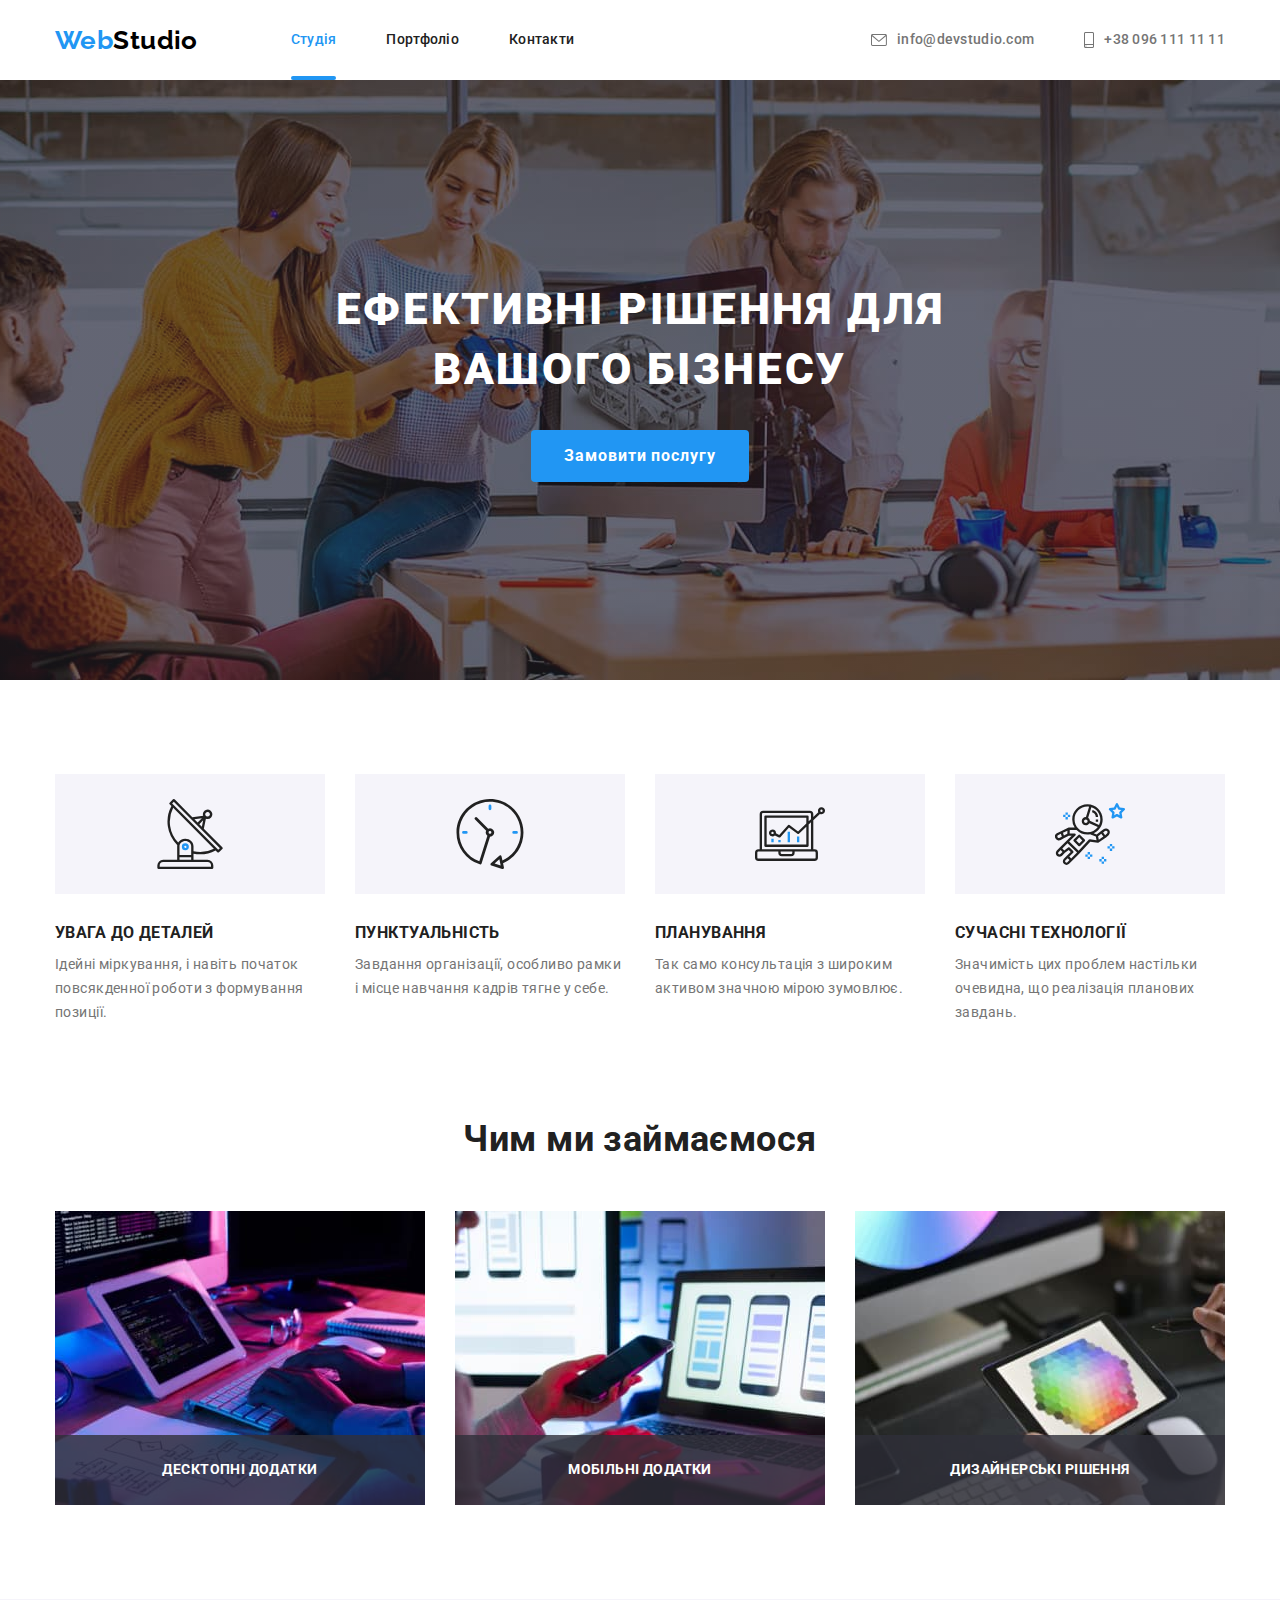
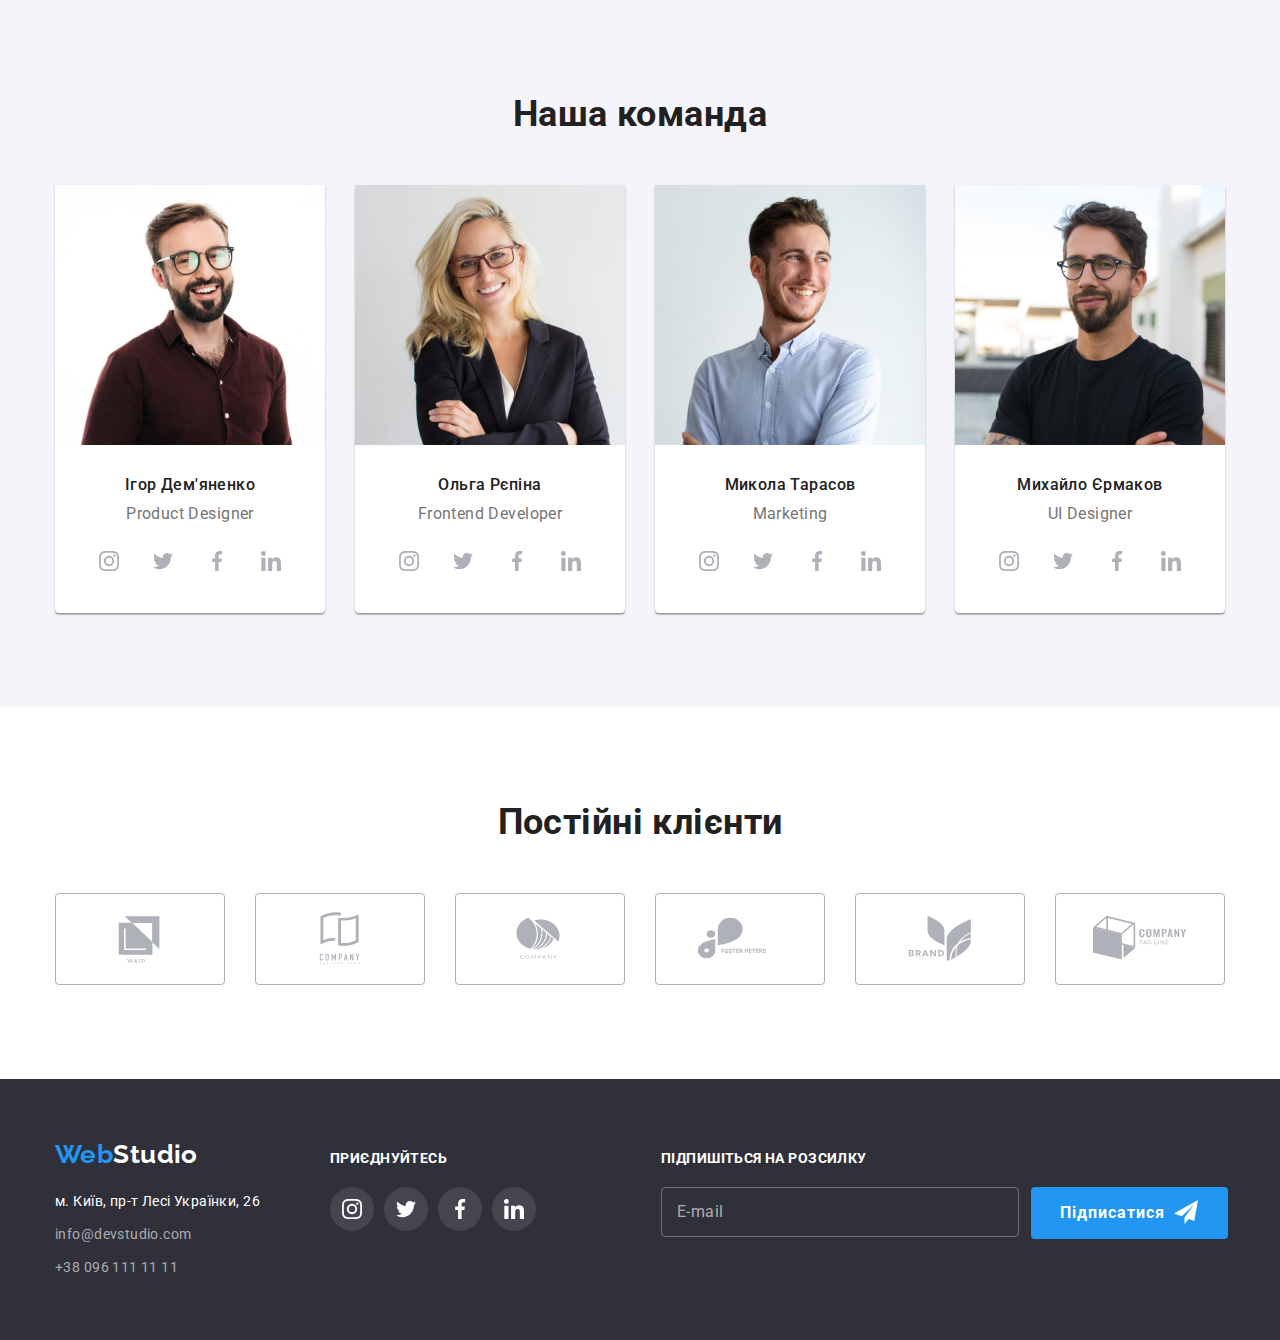
==== index.html @ 82e6f2f5 "сделана форма футера и форма модального окна" ====
<!DOCTYPE html>
<html lang="uk">

<head>
    <meta charset="UTF-8">
    <meta http-equiv="X-UA-Compatible" content="IE=edge">
    <meta name="viewport" content="width=device-width, initial-scale=1.0">
    <link href="https://fonts.googleapis.com/css2?family=Raleway:wght@700&family=Roboto:wght@400;500;700;900&display=swap"
        rel="stylesheet">
    <title>Web-студія</title>
    <link
      rel="stylesheet"
      href="https://cdnjs.cloudflare.com/ajax/libs/modern-normalize/0.6.0/modern-normalize.min.css">
    <link rel="stylesheet" href="./css/styles.css">
</head>

<body>
    <!-- Шапка сайта -->
    <header>
	<div class="container main-nav">
        <nav class="main-nav">
            <a href="./index.html" class="logo"><span class="logo-web">Web</span>Studio</a>

            <ul class="site-nav list">
                <li class="item"><a href="" class="link current">Студія</a></li>
                <li class="item"><a href="./portfolio.html" class="link">Портфоліо</a></li>
                <li class="item"><a href="" class="link">Контакти</a></li>
            </ul>
        </nav>

        <ul class="site-nav list item-mail">
            <li class="item">
            <a href="mailto:info@devstudio.com" class="site-nav-mail-tel">
                <svg class="mail-tel-svg" width="16" height="12">
                <use href="./images/icons.svg#icon-envelope1"></use>
            </svg>info@devstudio.com</a></li>
            <li class="item"><a href="tel:+380961111111" class="site-nav-mail-tel">
                <svg class="mail-tel-svg tell" width="10" height="16">
        <use href="./images/icons.svg#icon-smartphone1"></use></svg>
        +38 096 111 11 11</a></li>
        </ul>
     </div>
    </header>

    <main>
        <!-- Герой -->
        <section class="hero section overlay">
            <div class="container heroo">
             <h1 class="hero-title">Ефективні рішення для вашого бізнесу</h1>
             <button data-modal-open type="button" class="hero-button">Замовити послугу</button>
            </div>
        </section>

        <!-- Преимущества -->
        <section class="top section">
        <div class="container">
            <h2 class="hidden-title">Переваги</h2>

            <ul class="top-poz list">
                <li class="top-item">
		<div class="top-svg"><svg width="70" height="70"><use href="./images/icons.svg#icon-antenna"></use></svg></div>
                    <h3 class="top-title">Увага до деталей</h3>
                    <p class="top-text">
                        Ідейні міркування, і навіть початок повсякденної роботи з формування позиції.
                    </p>
                </li>
                <li class="top-item">
                    <div class="top-svg"><svg width="70" height="70">
                            <use href="./images/icons.svg#icon-clock"></use>
                        </svg></div>
                    <h3 class="top-title">Пунктуальність</h3>
                    <p class="top-text">
                        Завдання організації, особливо рамки і місце навчання кадрів тягне у себе.
                    </p>
                </li>
                <li class="top-item">
                    <div class="top-svg"><svg width="70" height="70">
                            <use href="./images/icons.svg#icon-diagram"></use>
                        </svg></div>
                    <h3 class="top-title">Планування</h3>
                    <p class="top-text">
                        Так само консультація з широким активом значною мірою зумовлює.
                    </p>
                </li>
                <li class="top-item">
                    <div class="top-svg"><svg width="70" height="70">
                            <use href="./images/icons.svg#icon-astronaut"></use>
                        </svg></div>
                    <h3 class="top-title">Сучасні технології</h3>
                    <p class="top-text">
                        Значимість цих проблем настільки очевидна, що реалізація планових завдань.
                    </p>
                </li>
            </ul>
           </div>
        </section>

        <!-- Чем мы занимаемся -->
        <section class="top-what section">
        <div class="container">
            <h2 class="section-title">Чим ми займаємося</h2>

            <ul class="photo-list list">
                <li class="photo-p">
                    <img src="./images/box1.jpg" alt="Набір коду за блок-схемою" width="370" height="294">
                        <p class="photo-descr-text">Десктопні додатки</p>
                </li>
                <li class="photo-p">
                    <img src="./images/box2.jpg" alt="Розробка мобільного додатку" width="370" height="294">
                    <p class="photo-descr-text">Мобільні додатки</p>
                </li>
                <li class="photo-p">
                    <img src="./images/box3.jpg" alt="Кольоровий спектр на планшеті" width="370" height="294">
                    <p class="photo-descr-text">Дизайнерські рішення</p>
                </li>
            </ul>
        </div>
        </section>

        <!-- Наша команда -->
        <section class="team-section section">
        <div class="container">
            <h2 class="section-title">Наша команда</h2>

            <ul class="list team">
                <li class="team-item">
                    <img class="section-photo" src="./images/img1.jpg" alt="Ігор Дем'яненко" width="270" height="260">
                    <div class="team-text">
                    <h3 class="section-names">Ігор Дем'яненко</h3>
                    <p lang="en" class="section-spec">Product Designer</p>
                    <ul class="list team-list">
                    <li><a class="team-link" target="_blank" href="https://www.instagram.com"><svg class="team-svg" width="20" height="20">
                        <use href="./images/icons.svg#icon-insta"></use>
                    </svg></a></li>
                    <li><a class="team-link" target="_blank" href="https://www.twitter.com"><svg class="team-svg" width="20" height="20">
                        <use href="./images/icons.svg#icon-twitter"></use>
                    </svg></a></li>
                    <li><a class="team-link" target="_blank" href="https://www.facebook.com"><svg class="team-svg" width="20" height="20">
                        <use href="./images/icons.svg#icon-facebook"></use>
                    </svg></a></li>
                    <li><a class="team-link" target="_blank" href="https://www.linkedin.com"><svg class="team-svg" width="20" height="20">
                        <use href="./images/icons.svg#icon-in"></use>
                    </svg></a></li></ul>
                    </div>
                </li>
                <li class="team-item">
                    <img class="section-photo" src="./images/img2.jpg" alt="Ольга Рєпіна" width="270" height="260">
                    <div class="team-text">
                    <h3 class="section-names">Ольга Рєпіна</h3>
                    <p lang="en" class="section-spec">Frontend Developer</p>
                    <ul class="list team-list">
                        <li><a class="team-link" target="_blank" href="https://www.instagram.com"><svg class="team-svg" width="20"
                                    height="20">
                                    <use href="./images/icons.svg#icon-insta"></use>
                                </svg></a></li>
                        <li><a class="team-link" target="_blank" href="https://www.twitter.com"><svg class="team-svg" width="20"
                                    height="20">
                                    <use href="./images/icons.svg#icon-twitter"></use>
                                </svg></a></li>
                        <li><a class="team-link" target="_blank" href="https://www.facebook.com"><svg class="team-svg" width="20"
                                    height="20">
                                    <use href="./images/icons.svg#icon-facebook"></use>
                                </svg></a></li>
                        <li><a class="team-link" target="_blank" href="https://www.linkedin.com"><svg class="team-svg" width="20"
                                    height="20">
                                    <use href="./images/icons.svg#icon-in"></use>
                                </svg></a></li>
                    </ul>
                    </div>
                </li>
                <li class="team-item">
                    <img class="section-photo" src="./images/img3.jpg" alt="Микола Тарасов" width="270" height="260">
                    <div class="team-text">
                    <h3 class="section-names">Микола Тарасов</h3>
                    <p lang="en" class="section-spec">Marketing</p>
                    <ul class="list team-list">
                        <li><a class="team-link" target="_blank" href="https://www.instagram.com"><svg class="team-svg" width="20"
                                    height="20">
                                    <use href="./images/icons.svg#icon-insta"></use>
                                </svg></a></li>
                        <li><a class="team-link" target="_blank" href="https://www.twitter.com"><svg class="team-svg" width="20"
                                    height="20">
                                    <use href="./images/icons.svg#icon-twitter"></use>
                                </svg></a></li>
                        <li><a class="team-link" target="_blank" href="https://www.facebook.com"><svg class="team-svg" width="20"
                                    height="20">
                                    <use href="./images/icons.svg#icon-facebook"></use>
                                </svg></a></li>
                        <li><a class="team-link" target="_blank" href="https://www.linkedin.com"><svg class="team-svg" width="20"
                                    height="20">
                                    <use href="./images/icons.svg#icon-in"></use>
                                </svg></a></li>
                    </ul>
                    </div>
                </li>
                <li class="team-item">
                    <img class="section-photo" src="./images/img4.jpg" alt="Михайло Єрмаков" width="270" height="260">
                    <div class="team-text">
                    <h3 class="section-names">Михайло Єрмаков</h3>
                    <p lang="en" class="section-spec">UI Designer</p>
                    <ul class="list team-list">
                        <li><a class="team-link" target="_blank" href="https://www.instagram.com"><svg class="team-svg" width="20"
                                    height="20">
                                    <use href="./images/icons.svg#icon-insta"></use>
                                </svg></a></li>
                        <li><a class="team-link" target="_blank" href="https://www.twitter.com"><svg class="team-svg" width="20"
                                    height="20">
                                    <use href="./images/icons.svg#icon-twitter"></use>
                                </svg></a></li>
                        <li><a class="team-link" target="_blank" href="https://www.facebook.com"><svg class="team-svg" width="20"
                                    height="20">
                                    <use href="./images/icons.svg#icon-facebook"></use>
                                </svg></a></li>
                        <li><a class="team-link" target="_blank" href="https://www.linkedin.com"><svg class="team-svg" width="20"
                                    height="20">
                                    <use href="./images/icons.svg#icon-in"></use>
                                </svg></a></li>
                    </ul>
                    </div>
                </li>
            </ul>
        </div>
        </section>

        <!-- Наши клиенты -->
         <section class="clients section">
        <div class="container">
            <h2 class="section-title">Постійні клієнти</h2>
        <ul class="list clients-logos">
        <li class="clients-item"><a href="" class="clients-link" target="_blank"><svg class="clients-svg" width="106" height="60">
                            <use href="./images/icons.svg#icon-logo1"></use>
                        </svg></a></li>
        <li class="clients-item"><a class="clients-link" target="_blank" href=""><svg class="clients-svg" width="106" height="60">
                            <use href="./images/icons.svg#icon-logo2"></use>
                        </svg></a></li>
        <li class="clients-item"><a class="clients-link" target="_blank" href=""><svg class="clients-svg" width="106" height="60">
                            <use href="./images/icons.svg#icon-logo3"></use>
                        </svg></a></li>
        <li class="clients-item"><a class="clients-link" target="_blank" href=""><svg class="clients-svg" width="106" height="60">
                            <use href="./images/icons.svg#icon-logo4"></use>
                        </svg></a></li>
        <li class="clients-item"><a class="clients-link" target="_blank" href=""><svg class="clients-svg" width="106" height="60">
                            <use href="./images/icons.svg#icon-logo5"></use>
                        </svg></a></li>
        <li class="clients-item"><a class="clients-link" target="_blank" href=""><svg class="clients-svg" width="106" height="60">
                            <use href="./images/icons.svg#icon-logo6"></use>
                        </svg></a></li></ul>

        </div>
        </section>
    </main>

    <!-- Футер -->
    <footer class="footer">
    <div class="container footer-poz">
        <div class="footer-join">
        <a href="./index.html" class="logo lp"><span class="logo-web">Web</span><span class="logo-web-foot">Studio</span></a>
            <address>
            <ul class="list">
                <li class="list-item-f"><a href="https://goo.gl/maps/CPtrU1FHBa2aNyZL9" target="_blank" rel="noopener noreferrer nofollow" class="footer-address">
                        м. Київ, пр-т Лесі Українки, 26</a></li>
                <li class="list-item-f"><a href="mailto:info@devstudio.com" class="footer-mail-tel">info@devstudio.com</a></li>
                <li><a href="tel:+380961111111" class="footer-mail-tel">+38 096 111 11 11</a></li>
            </ul>
            </address>
            </div>
            <div class="footer-join">
            <h2 class="footer-title">Приєднуйтесь</h2>
            <ul class="list team-list">
            <li><a class="footer-link" target="_blank" href="https://www.instagram.com"><svg class="footer-svg" width="20" height="20">
                            <use href="./images/icons.svg#icon-insta"></use>
                        </svg></a></li>
                    <li><a class="footer-link" target="_blank" href="https://www.twitter.com"><svg class="footer-svg" width="20" height="20">
                            <use href="./images/icons.svg#icon-twitter"></use>
                        </svg></a></li>
                    <li><a class="footer-link" target="_blank" href="https://www.facebook.com"><svg class="footer-svg" width="20" height="20">
                            <use href="./images/icons.svg#icon-facebook"></use>
                        </svg></a></li>
                    <li><a class="footer-link" target="_blank" href="https://www.linkedin.com"><svg class="footer-svg" width="20" height="20">
                            <use href="./images/icons.svg#icon-in"></use>
                        </svg></a></li></ul>
        </div>
    

    <div class="footer-join footer-form">
    <h2 class="footer-title">Підпишіться на розсилку</h2>
    <form>
    <div class="footer-form-field">
        <label for="mail" class="form-label">E-mail</label>
        <input type="email" class="footer-form-input" name="mail" id="mail" />
        <button type="submit" class="hero-button footer-btn">Підписатися</button>
        <svg class="footer-form-svg" width="24" height="24">
            <use href="./images/icons.svg#icon-send"></use>
        </svg>
        </div>
    </form>
    </div>
    
    </div>
    </footer>

<div class="backdrop is-hidden" data-modal>
<div class="modal">
<button data-modal-close type="button" class="btn-modal"><svg class="btn-svg" width="18" height="18">
    <use href="./images/icons.svg#close"></use>
</svg></button>
<p class="modal-title">Залиште свої дані, ми вам передзвонимо</p>
<form class="modal-form">
    <div class="form-field">
<span class="form-input-title"><label for="name" class="form-label">Ім'я</label></span>
<div class="input-wrap">
<input type="text" class="form-input" name="name" id="name"/>
<svg class="input-icon" width="18" height="18">
    <use href="./images/icons.svg#icon-person"></use>
</svg>
</div>
</div>

<div class="form-field">
    <span class="form-input-title"><label for="tel" class="form-label">Телефон</label></span>
    <div class="input-wrap">
    <input type="tel" class="form-input" name="tel" id="tel"/>
    <svg class="input-icon" width="18" height="18">
        <use href="./images/icons.svg#icon-phone"></use>
    </svg>
    </div>
</div>

<div class="form-field">
    <span class="form-input-title"><label for="mail" class="form-label">Пошта</label></span>
    <div class="input-wrap">
    <input type="email" class="form-input" name="mail" id="mail"/>
    <svg class="input-icon" width="18" height="18">
        <use href="./images/icons.svg#icon-email"></use>
    </svg>
    </div>
</div>

<div class="form-field">
    <span class="form-input-title"><label for="comment" class="form-label">Коментар</label></span>
    <textarea class="form-comment" name="comment" id="comment" placeholder="Введіть текст"></textarea>
</div>

<div class="form-field">
    <input type="checkbox" class="input-check hidden-title" name="privacy" value="true" id="privacy" />
    <label for="privacy" class="check-text">
    Погоджуюся з розсилкою та приймаю &nbsp;<a class="form-href" href="">Умови договору</a></label>
</div>
<button type="submit" class="hero-button modal-btn">Відправити</button>


</form>
</div>
</div>

<script src="./js/modal.js"></script>
</body>

</html>
---- css/styles.css ----
:root {
    --primary-text-color: #757575;
    --title-text-color: #212121;
    --accent-color: #2196f3;
    --primary-white-color: #ffffff;
    --logo-color: #000000;
    --hero-bg-color: #2F303A;
    --section-color: #F5F4FA;
    --header-border: #ececec;
    --image-border: #eeeeee;
    --bg-svg-color: #F5F4FA;
    --link-color: #AFB1B8;
}

li,ul,p,h1,h2,h3,h4,h5,h6{
    margin: 0;
    padding: 0;
}

.list {
    padding: 0;
    margin: 0;
    list-style: none;
}

.section {
    padding-top: 94px;
    padding-bottom: 94px;
}

body {
    background-color: var(--primary-white-color);
    color: var(--primary-text-color);
    font-family: 'Roboto', sans-serif;
    font-size: 14px;
    letter-spacing: 0.03em;
}

.container {
    margin-left: auto;
    margin-right: auto;
    width: 1200px;
    padding-left: 15px;
    padding-right: 15px;
}

.logo {
    color: var(--logo-color);
    text-decoration: none;
    font-family: 'Raleway';
    font-weight: 700;
    font-size: 26px;
    line-height: 1.19;
    padding-top: 24px;
    padding-bottom: 24px;
}

.logo-web {
    color: var(--accent-color);
}

.logo-web-foot {
    color: var(--primary-white-color);
}

/* Site nav */

.site-nav {
    display: flex;
    margin-left: 93px;
}

.site-nav .item:not(:last-child) {
    margin-right: 50px;
}

.main-nav {
    display: flex;
    align-items: center;
    justify-content: space-between;
}

.borderh {
    border-bottom: 1px solid var(--header-border);
}

.link{
    transition: color 250ms cubic-bezier(0.4, 0, 0.2, 1);
}

.site-nav .link {
    display: flex;
    padding-top: 32px;
    padding-bottom: 32px;
    color: var(--title-text-color);
    text-decoration: none;
    font-weight: 500;
    line-height: 1.14;
    letter-spacing: 0.02em;
}

.site-nav .link:hover,
.site-nav .link:focus {
    color: var(--accent-color);
}

.site-nav .link.current {
    color: var(--accent-color);
}

.site-nav-mail-tel {
    display: flex;
    align-items: center;
    text-decoration: none;
    font-weight: 500;
    line-height: 1.14;
    letter-spacing: 0.02em;
    color: var(--primary-text-color);
    padding-top: 32px;
    padding-bottom: 32px;
    transition: color 250ms cubic-bezier(0.4, 0, 0.2, 1);
}

.current {
    position: relative;
}

.current::after {
    content: "";
    display: block;
    width: 100%;
    height: 4px;
    border-radius: 2px;
    position: absolute;
    bottom: 0;
    left: 0;
    background-color: var(--accent-color);
}

.current:hover::after,
.current:focus::after {
    background-color: var(--accent-color);
}

.item-mail {
    margin-left: 0;
}

.site-nav-mail-tel:hover,
.site-nav-mail-tel:focus {
    color: var(--accent-color);
}



/* Hero */
.hero {
    background-color: var(--hero-bg-color);
    text-align: center;
    height: 600px;
    padding-top: 0;
}

.hero {
    padding: 200px 0;
}

.hero-title {
    font-weight: 900;
    font-size: 44px;
    line-height: 1.36;
    letter-spacing: 0.06em;
    text-transform: uppercase;
    color: var(--primary-white-color);
    margin-top: 0;
    margin-bottom: 30px;
    text-align: center;
}

.heroo {
    width: 696px;
}

.overlay{
    height: 600px;
    max-width: 1600px;
    margin-left: auto;
    margin-right: auto;
    background-image: linear-gradient(
    to right,
    rgba(47, 48, 58, 0.4),
    rgba(47, 48, 58, 0.4)),
    url("../images/bg-img.jpg");
    background-size: cover;
    background-repeat: no-repeat;
    background-position: center;
}

.hero-button {
    border: 1px solid transparent;
    padding: 10px 32px;
    cursor: pointer;
    background-color: var(--accent-color);
    font-family: inherit;
    font-weight: 700;
    font-size: 16px;
    line-height: 1.88;
    letter-spacing: 0.06em;
    text-align: center;
    color: var(--primary-white-color);
    border-radius: 4px;
    min-width: 152px;

}

.hidden-title {
    position: absolute;
    left: -10000px;
    top: auto;
    width: 1px;
    height: 1px;
    overflow: hidden;
}

.top-poz {
    display: flex;
    gap: 30px;
}

.top-item {
    max-width: 270px;
}

.photo-list {
    display: flex;
    gap: 30px;
}

img {
    display: block;
    max-width: 100%;
    height: auto;
}

.photo-p{
    position: relative;
}

.photo-descr-text{
    margin: 0;
    position: absolute;
    font-style: normal;
    font-weight: 700;
    line-height: 1.14;
    text-align: center;
    text-transform: uppercase;
    color: var(--primary-white-color);
    background-color: rgba(47, 48, 58, 0.8);
    width: 370px;
    height: 70px;
    display: flex;
    justify-content: center;
    align-items: center;
    bottom: 0;
}

.top-what {
    padding-top: 0;
}

.top-title {
    line-height: 1.14;
    text-transform: uppercase;
    color: var(--title-text-color);
    margin-top: 0;
    margin-bottom: 10px;
}

.top-text {
    line-height: 1.71;
    margin-top: 0;
    margin-bottom: 0;
}

.team {
    display: flex;
    gap: 30px;
}

.team-item {
    text-align: center;
    background: #FFFFFF;
    box-shadow: 0px 1px 3px rgba(0, 0, 0, 0.12), 0px 1px 1px rgba(0, 0, 0, 0.14), 0px 2px 1px rgba(0, 0, 0, 0.2);
    border-radius: 0px 0px 4px 4px;
}

.section-title {
    font-size: 36px;
    line-height: 1.17;
    text-align: center;
    color: var(--title-text-color);
    margin-top: 0;
    margin-bottom: 50px;
}

.team-section {
    background-color: var(--section-color);
}

.team-text {
    padding: 30px 32px;
}

.section-names {
    font-weight: 500;
    font-size: 16px;
    line-height: 1.19;
    color: var(--title-text-color);
    margin-top: 0;
    margin-bottom: 10px;
}

.section-spec {
    font-size: 16px;
    line-height: 1.19;
    margin-top: 0;
    margin-bottom: 16px;
}

.footer {
    background-color: var(--hero-bg-color);
    padding-top: 60px;
    padding-bottom: 60px;
}

.lp {
    display: block;
    margin-bottom: 20px;
    padding-top: 0;
    padding-bottom: 0;
}

.footer-address {
    text-decoration: none;
    line-height: 1.71;
    color: var(--primary-white-color);
    font-style: normal;
    transition: color 250ms cubic-bezier(0.4, 0, 0.2, 1);
}


.footer-mail-tel {
    text-decoration: none;
    line-height: 1.71;
    color: rgba(255, 255, 255, 0.6);
    font-style: normal;
    transition: color 250ms cubic-bezier(0.4, 0, 0.2, 1);
}

.list-item-f {
    margin-top: 0;
    margin-bottom: 9px;
}

.footer-address:hover,
.footer-address:focus,
.footer-mail-tel:hover,
.footer-mail-tel:focus {
    color: var(--accent-color);
}

.ex-filter {
    display: flex;
    justify-content: center;
    margin-bottom: 50px;
}

.filter-button {
    border-radius: 4px;
    padding: 6px 22px;
    background-color: var(--section-color);
    font-family: inherit;
    font-weight: 500;
    font-size: 16px;
    line-height: 1.62;
    color: var(--title-text-color);
    cursor: pointer;
    border: none;
    transition: background-color 250ms cubic-bezier(0.4, 0, 0.2, 1), 
    color 250ms cubic-bezier(0.4, 0, 0.2, 1), 
    box-shadow 250ms cubic-bezier(0.4, 0, 0.2, 1);
}

.but-item {
    margin-right: 8px;
}

.but-item:last-child {
    margin-right: 0;
}

.filter-button:hover,
.filter-button:focus {
    background-color: var(--accent-color);
    color: var(--primary-white-color);
    box-shadow: 
0px 3px 1px rgba(0, 0, 0, 0.1), 
0px 1px 2px rgba(0, 0, 0, 0.08), 
0px 2px 2px rgba(0, 0, 0, 0.12);
    cursor: pointer;
}

.examples-list {
    display: flex;
    flex-wrap: wrap;
}

.ex-item {
    box-sizing: border-box;
    width: 370px;
    margin-right: 30px;
    margin-bottom: 30px;
    background: var(--primary-white-color);
}

.ex-item:nth-child(3n) {
    margin-right: 0;
}

.ex-item:nth-child(n + 7) {
    margin-bottom: 0;
}

.ex-text-cont {
    padding: 20px 24px;
    border-bottom: 1px solid var(--image-border);
    border-left: 1px solid var(--image-border);
    border-right: 1px solid var(--image-border);
}

.ex-hover-text{
    font-size: 18px;
    line-height: 1.56;
    letter-spacing: 0.03em;
    color: var(--primary-white-color);
}

.ex-hidden{
position: relative;
overflow: hidden;
}

.ex-hover{
position: absolute;
background-color: rgba(33, 150, 243, 0.9);
    width: 370px;
    height: 294px;
    padding: 63px 24px;
    text-align: flex-start;
    display: flex;
    justify-content: center;
    align-items: center;
    transition: transform 250ms cubic-bezier(0.4, 0, 0.2, 1);
}

.examples-title {
    font-size: 18px;
    line-height: 2;
    letter-spacing: 0.06em;
    color: var(--title-text-color);
    margin-top: 0;
    margin-bottom: 0;
}

.examples-text {
    font-size: 16px;
    line-height: 1.88;
    margin-top: 0;
    margin-bottom: 0;
    color: var(--primary-text-color);
}

.ex-link{
    display: inline-block;
    text-decoration: none;
    transition: box-shadow 250ms cubic-bezier(0.4, 0, 0.2, 1);
}

.ex-link:hover,
.ex-link:focus{
    box-shadow: 
    0px 1px 1px rgba(0, 0, 0, 0.12), 
    0px 4px 4px rgba(0, 0, 0, 0.06), 
    1px 4px 6px rgba(0, 0, 0, 0.16);
}

.ex-link:hover .ex-hover,
.ex-link:focus .ex-hover{
    transform: translateY(-100%);
}

.top-svg{
    width: 270px;
    height: 120px;
    background-color: var(--bg-svg-color);
    margin-bottom: 30px;
    display: flex;
    justify-content: center;
    align-items: center;
}

.mail-tel-svg{
    fill: var(--primary-text-color);
    margin-right: 10px;
    transition: fill 250ms cubic-bezier(0.4, 0, 0.2, 1);
}

.mail-tel-svg:hover,
.mail-tel-svg:focus{
    fill: var(--accent-color);
}

.site-nav-mail-tel:hover .mail-tel-svg,
.site-nav-mail-tel:focus .mail-tel-svg{
    color: var(--accent-color);
    fill: var(--accent-color);
}


.team-link{
   height: 44px;
   width: 44px;
   background-color: var(--primary-white-color);
   border-radius: 50%;
   display: flex;
   justify-content: center;
   align-items: center;
   transition: background-color 250ms cubic-bezier(0.4, 0, 0.2, 1);
}

.team-list{
    display: flex;
    justify-content: center;
    gap: 10px;
}

.team-svg{
   fill: var(--link-color);
   transition: fill 250ms cubic-bezier(0.4, 0, 0.2, 1);
}

.team-svg:hover,
.team-svg:focus{
    fill: var(--primary-white-color);
}

.team-link:hover ,
.team-link:focus {
    background-color: var(--accent-color);
}

.team-link:hover .team-svg,
.team-link:focus .team-svg{
    fill: var(--primary-white-color);
    background-color: var(--accent-color);
}

.clients-svg{
    fill: var(--link-color);
    transition: fill 250ms cubic-bezier(0.4, 0, 0.2, 1);
}

.clients-link{
    border: 1px solid rgba(175, 177, 184, 1);
    border-radius: 4px;
    width: 170px;
    height: 92px;
    display: flex;
    justify-content: center;
    align-items: center;
    transition: border 250ms cubic-bezier(0.4, 0, 0.2, 1);
}

.clients-link:hover,
.clients-link:focus{
    fill: var(--accent-color);
    border: 1px solid var(--accent-color);
}

.clients-svg:hover,
.clients-svg:focus{
    fill: var(--accent-color);
}

.clients-link:hover .clients-svg,
.clients-link:focus .clients-svg {
    fill: var(--accent-color);
}

.clients-logos{
    display: flex;
    gap: 30px;
}

.footer-title{
text-decoration:none;
font-style: normal;
line-height: 1.14;
text-transform: uppercase;
color: var(--primary-white-color);
margin-bottom:20px;
font-size: 14px;
}

.footer-poz{
display: flex;
align-items: baseline;
gap: 70px;
}

.footer-link{
   height: 44px;
   width: 44px;
   background: rgba(255, 255, 255, 0.1);
   border-radius: 50%;
   display: flex;
   justify-content: center;
   align-items: center;
   transition: background-color 250ms cubic-bezier(0.4, 0, 0.2, 1);
}

.footer-svg{
   background-position: center;
   fill: var(--primary-white-color);
}

.footer-svg:hover,
.footer-svg:focus{
    fill: var(--primary-white-color);
}

.footer-link:hover ,
.footer-link:focus {
    background-color: var(--accent-color);
}

.footer-link:hover .team-svg,
.footer-link:focus .team-svg{
    fill: var(--primary-white-color);
    background-color: var(--accent-color);
}

.backdrop{
   position: fixed;
   top: 0;
   left: 0;
   width: 100%;
   height: 100%;
   background-color: rgba(0, 0, 0, 0.1);
   opacity: 1;
   transition: opacity 250ms cubic-bezier(0.4, 0, 0.2, 1);
}

.backdrop.is-hidden{
   visibility: hidden;
   opacity: 0;
   pointer-events: none;
}

.backdrop.is-hidden .modal{
transform: translate(-50%, -50%) scale(0.9);
}

.modal{
   min-width: 528px;
   min-height: 581px;
   border-radius: 4px;
   background-color: var(--primary-white-color);
   position: absolute;
   top: 50%;
   left: 50%;
   transform: translate(-50%, -50%) scale(1);
   transition: transform 250ms cubic-bezier(0.4, 0, 0.2, 1);
   

}

.btn-modal{
   padding: 0;
   width: 30px;
   height: 30px;
   cursor: pointer;
   background-color: var(--primary-white-color);
   box-sizing: border-box;
   position: absolute;
   border-radius: 50%;
   border: 1px solid rgba(0, 0, 0, 0.1);
   right: 8px;
   top: 8px;
}

.btn-svg{
   position: absolute;
   top: 50%;
   left: 50%;
   transform: translate(-50%, -50%);
}

.modal-form{
    width: 448px;
    margin-left: 40px;
    margin-right: 40px;
}

.modal-title{
    margin-top: 40px;
    margin-bottom: 12px;
    text-align: center;
    font-style: normal;
    font-weight: 700;
    font-size: 20px;
    line-height: 1.15;
    color: var(--title-text-color);
}

.form-field{
    margin-bottom: 10px;

}

.form-input-title{
    display: block;
    margin-bottom: 4px;
    font-size: 12px;
    line-height: 1.17;
    letter-spacing: 0.01em;
    color: var(--primary-text-color);
}

.form-input{
    width: 100%;
    height: 40px;
    border: 1px solid rgba(33, 33, 33, 0.2);
    border-radius: 4px;
    padding-left: 42px;
}

.form-input:hover,
.form-input:focus{
    border-color: var(--accent-color);
    transition: border-color 250ms cubic-bezier(0.4, 0, 0.2, 1);
}

.form-input:hover + .input-icon,
.form-input:focus + .input-icon{
    fill: var(--accent-color);
    transition: fill 250ms cubic-bezier(0.4, 0, 0.2, 1);
}

.form-comment:hover,
.form-comment:focus{
    border-color: var(--accent-color);
    transition: border-color 250ms cubic-bezier(0.4, 0, 0.2, 1);
}

.btn-svg:hover,
.btn-svg:focus {
    fill: var(--accent-color);
    transition: fill 250ms cubic-bezier(0.4, 0, 0.2, 1);
}

.form-comment{
    width: 100%;
    height: 120px;
    padding: 12px 16px;
    border: 1px solid rgba(33, 33, 33, 0.2);
    border-radius: 4px;
    resize: none;
    margin-bottom: 20px;
}

.form-href{
    color: var(--accent-color);
}

textarea::placeholder{
    font-size: 12px;
    line-height: 1.17;
    letter-spacing: 0.01em;
    color: rgba(117, 117, 117, 0.5);
}

.check-text {
    font-size: 14px;
    color: #5a5d6b;
    display: flex;
    margin-bottom: 30px;
}

.check-text span {
    width: 16px;
    height: 15px;
    border: 2px solid #303030;
    border-radius: 3px;
    margin-right: 5px;
    display: flex;
    align-items: center;
    justify-content: center;
    fill: transparent;
}

.input-wrap {
    position: relative;
}

.input-icon {
    fill: var(--title-text-color);
    position: absolute;
    left: 12px;
    top: 50%;
    transform: translateY(-50%);
}

.check-text::before {
    content: '';
    width: 16px;
    height: 15px;
    border: 2px solid #303030;
    border-radius: 3px;
    margin-right: 5px;
}

.input-check:checked + .check-text::before {
    background-color: var(--accent-color);
    border: transparent;
    background-image: url(../images/chek.svg);
    background-position: center;
    background-repeat: no-repeat;
    background-size: auto;
}

.modal-btn{
    padding: 10px 52px;
    position: absolute;
    left: 50%;
    transform: translateX(-50%);
}

.footer-form-field{
    position: relative;
}

.footer-form{
    margin-left: 55px;
}

.footer-form-input{
    width: 358px;
    height: 50px;
    background-color: transparent;
    border: 1px solid rgba(255, 255, 255, 0.3);
    border-radius: 4px;
    margin-right: 12px;
}

.form-label{
    position: absolute;
    top: 15px;
    left: 16px;
    font-size: 16px;
    line-height: 1.25;
    color: rgba(255, 255, 255, 0.6);
}

.footer-btn{
    position: absolute;
    padding: 10px 62px 10px 28px;
}


.footer-form-svg{
    position: absolute;
    right: -45%;
    top: 13px;

}
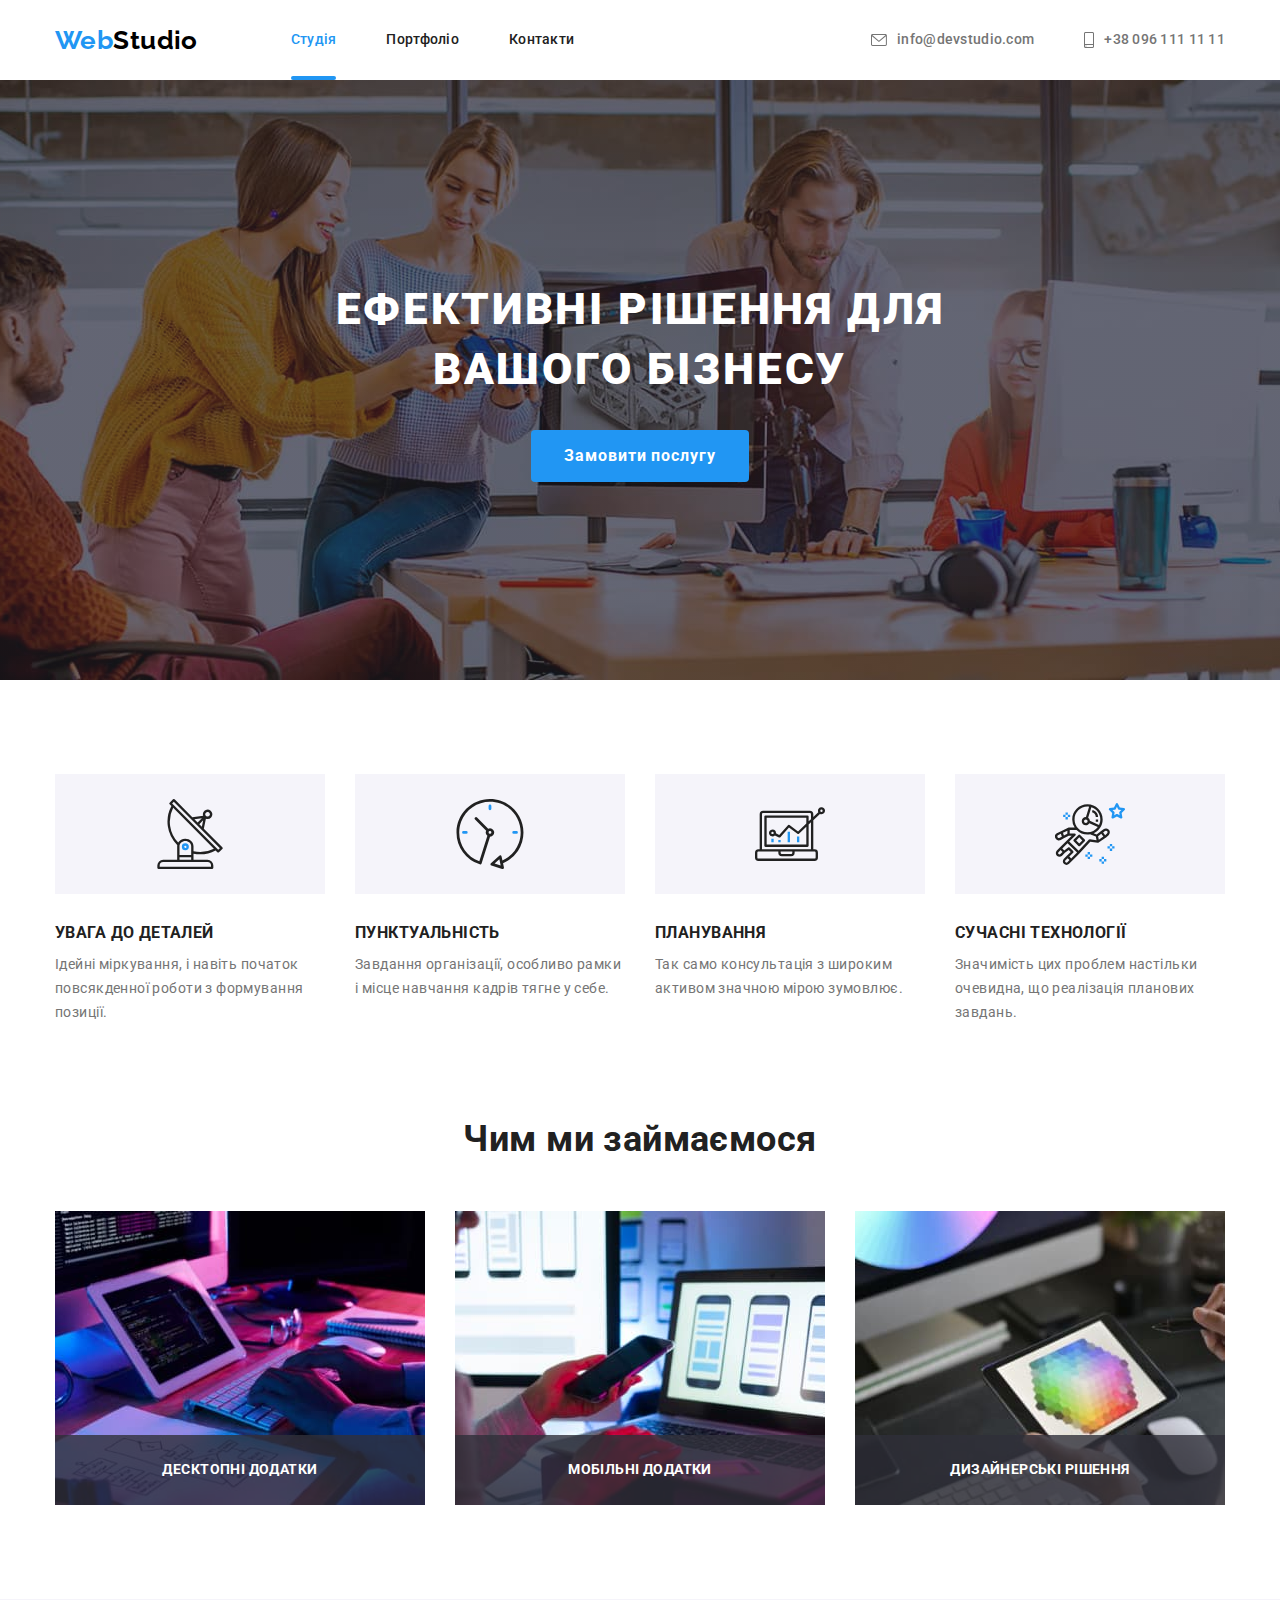
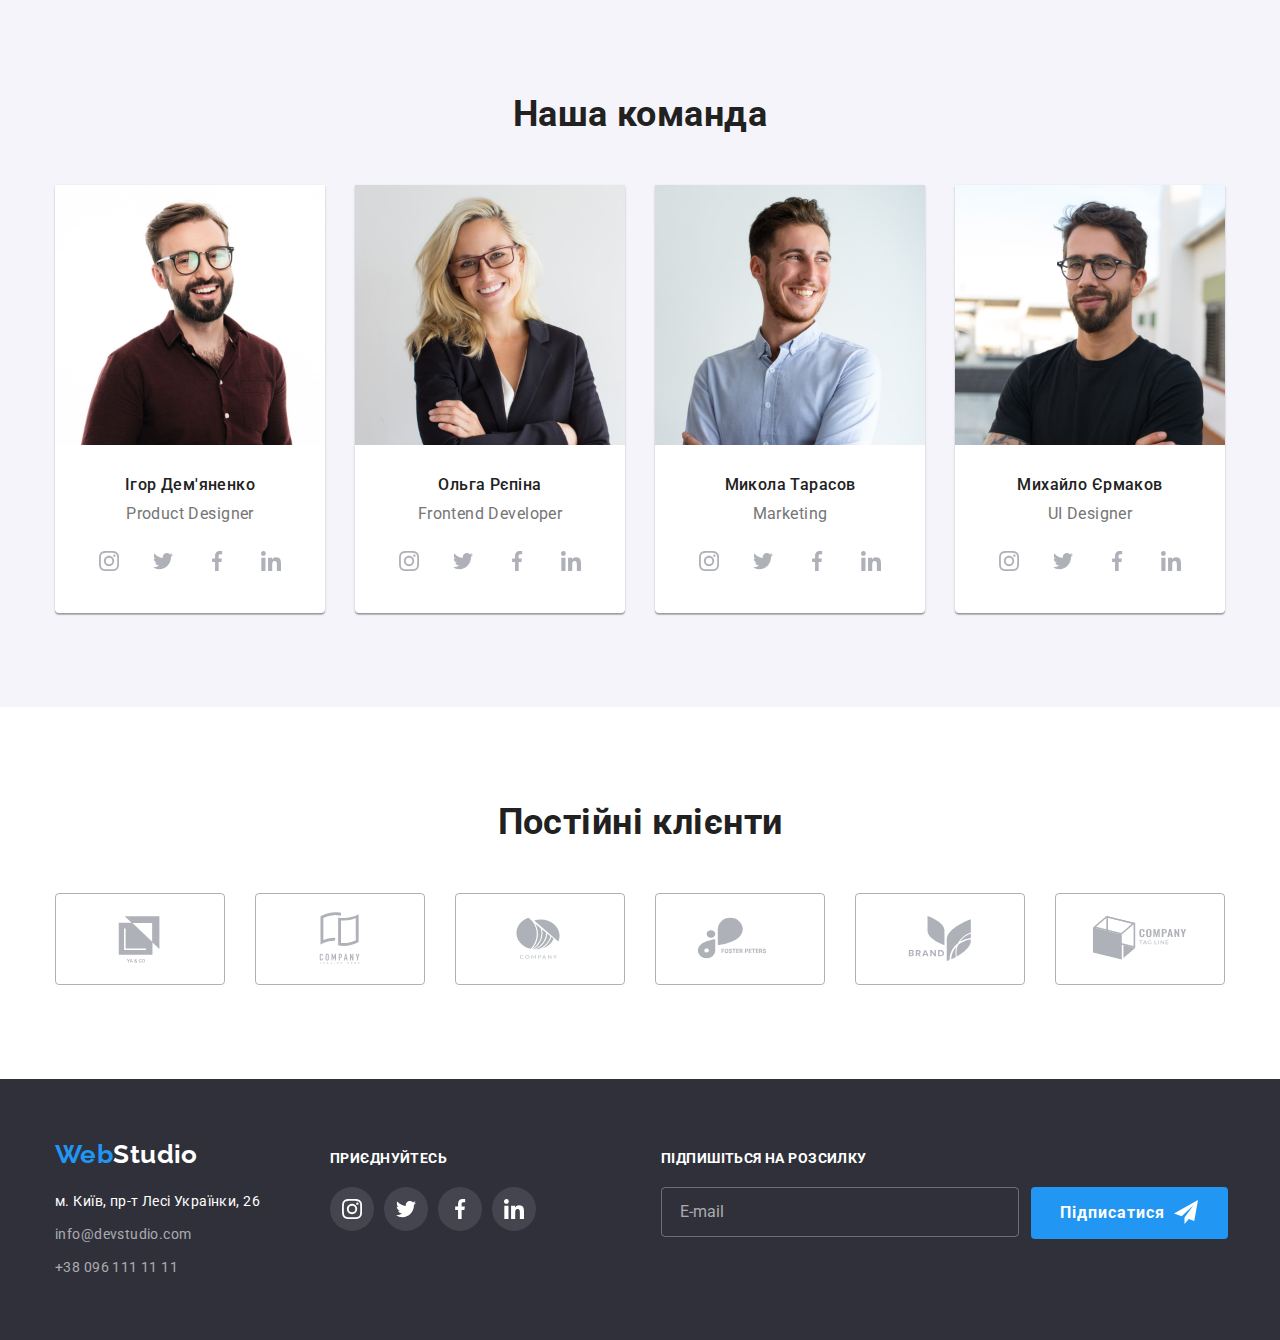
==== commit 64b21ab1: "переделана форма футера, обраны аутлайны" ====
--- a/index.html
+++ b/index.html
@@ -286,8 +286,7 @@
     <h2 class="footer-title">Підпишіться на розсилку</h2>
     <form>
     <div class="footer-form-field">
-        <label for="mail" class="form-label">E-mail</label>
-        <input type="email" class="footer-form-input" name="mail" id="mail" />
+        <input type="email" class="footer-form-input" name="mail" id="mail" placeholder="E-mail"/>
         <button type="submit" class="hero-button footer-btn">Підписатися</button>
         <svg class="footer-form-svg" width="24" height="24">
             <use href="./images/icons.svg#icon-send"></use>
@@ -307,7 +306,7 @@
 <p class="modal-title">Залиште свої дані, ми вам передзвонимо</p>
 <form class="modal-form">
     <div class="form-field">
-<span class="form-input-title"><label for="name" class="form-label">Ім'я</label></span>
+<label for="name" class="form-input-title">Ім'я</label>
 <div class="input-wrap">
 <input type="text" class="form-input" name="name" id="name"/>
 <svg class="input-icon" width="18" height="18">
@@ -317,7 +316,7 @@
 </div>
 
 <div class="form-field">
-    <span class="form-input-title"><label for="tel" class="form-label">Телефон</label></span>
+    <span class="form-input-title"><label for="tel">Телефон</label></span>
     <div class="input-wrap">
     <input type="tel" class="form-input" name="tel" id="tel"/>
     <svg class="input-icon" width="18" height="18">
@@ -327,7 +326,7 @@
 </div>
 
 <div class="form-field">
-    <span class="form-input-title"><label for="mail" class="form-label">Пошта</label></span>
+    <span class="form-input-title"><label for="mail">Пошта</label></span>
     <div class="input-wrap">
     <input type="email" class="form-input" name="mail" id="mail"/>
     <svg class="input-icon" width="18" height="18">
@@ -337,7 +336,7 @@
 </div>
 
 <div class="form-field">
-    <span class="form-input-title"><label for="comment" class="form-label">Коментар</label></span>
+    <span class="form-input-title"><label for="comment">Коментар</label></span>
     <textarea class="form-comment" name="comment" id="comment" placeholder="Введіть текст"></textarea>
 </div>
 
--- a/css/styles.css
+++ b/css/styles.css
@@ -748,6 +748,7 @@
 .form-input:hover,
 .form-input:focus{
     border-color: var(--accent-color);
+    outline: none;
     transition: border-color 250ms cubic-bezier(0.4, 0, 0.2, 1);
 }
 
@@ -760,6 +761,7 @@
 .form-comment:hover,
 .form-comment:focus{
     border-color: var(--accent-color);
+    outline: none;
     transition: border-color 250ms cubic-bezier(0.4, 0, 0.2, 1);
 }
 
@@ -837,6 +839,7 @@
     background-position: center;
     background-repeat: no-repeat;
     background-size: auto;
+    appearance: none;
 }
 
 .modal-btn{
@@ -863,6 +866,20 @@
     margin-right: 12px;
 }
 
+.footer-form-input::placeholder{
+    font-size: 16px;
+    line-height: 1.25;
+    color: rgba(255, 255, 255, 0.6);
+    padding-top: 15px;
+    padding-left: 16px;
+}
+
+.footer-form-input:not(:placeholder-shown) {
+    color: var(--primary-white-color);
+    border-color: var(--accent-color);
+    outline: none;
+}
+
 .form-label{
     position: absolute;
     top: 15px;
